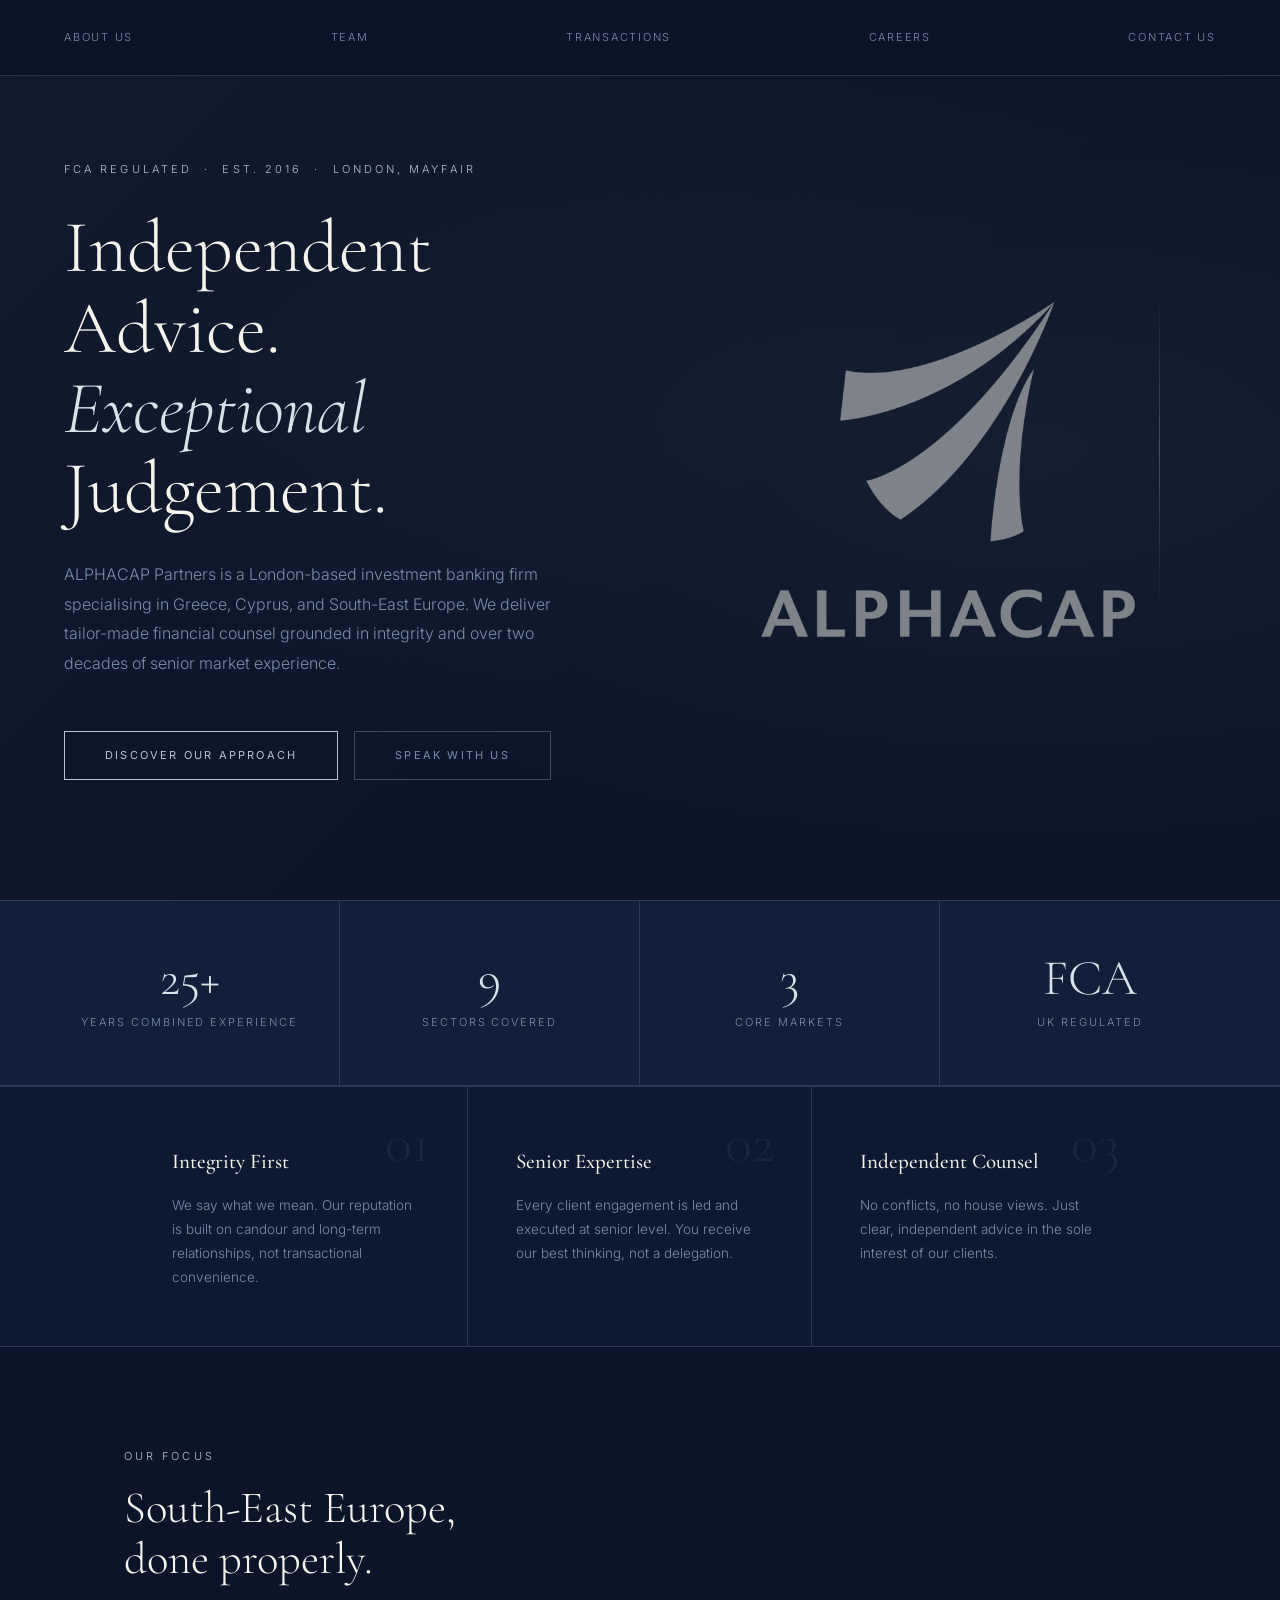
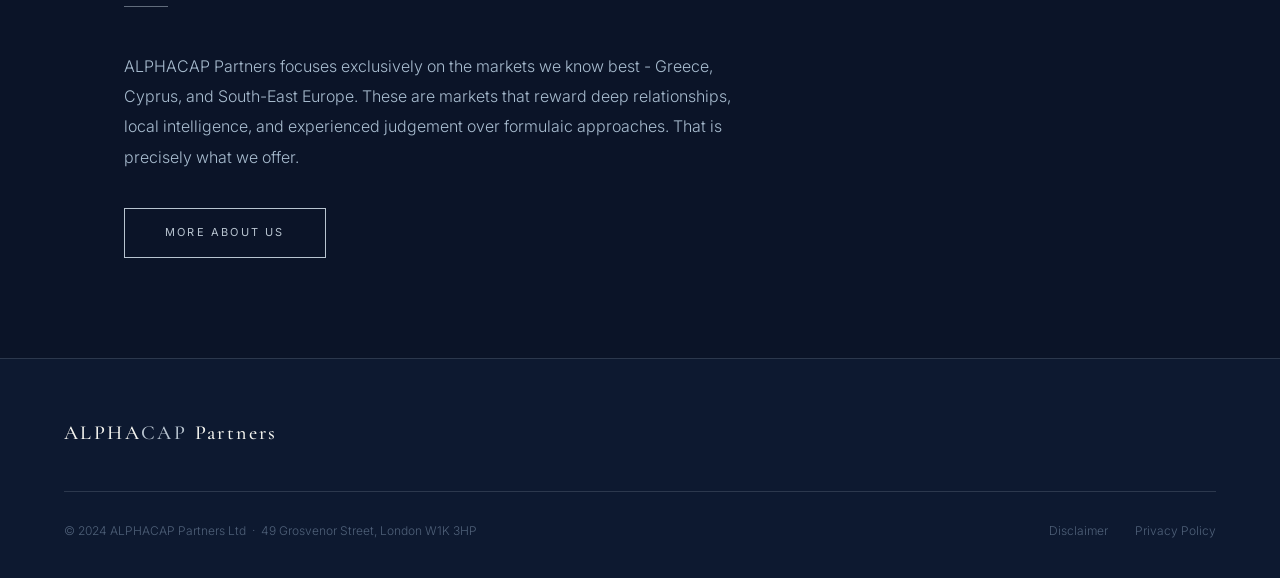
==== index.html @ 8e834248 "Initial concept build - ALPHACAP Partners website" ====
<!DOCTYPE html>
<html lang="en">
<head>
  <meta charset="UTF-8" />
  <meta name="viewport" content="width=device-width, initial-scale=1.0" />
  <title>ALPHACAP Partners - Investment Banking</title>
  <link rel="stylesheet" href="style.css?v=4" />
  <style>
    nav ul { display:flex; flex-wrap:nowrap; gap:28px; list-style:none; }
    nav ul li { white-space:nowrap; }
    nav ul a { white-space:nowrap; font-size:11px; letter-spacing:0.12em; text-transform:uppercase; }
    .hero-logo-wrap { display:flex; align-items:center; justify-content:center; flex:1; }
    .hero-logo-img { display:block; margin:0 auto; max-width:480px; width:100%; }
    .nav-logo-img { height:38px; width:auto; display:block; filter:invert(1) brightness(2); mix-blend-mode:screen; }
  </style>
</head>
<body>

  <nav>
    <a href="index.html" class="nav-logo"><img src="alphacaplogo.png" alt="ALPHACAP Partners" class="nav-logo-img" /></a>
    <ul>
      <li><a href="about.html">About Us</a></li>
      <li><a href="team.html">Team</a></li>
      <li><a href="transactions.html">ALPHACAP Transactions</a></li><li><a href="past-transactions.html">Past Team Transactions</a></li>
      <li><a href="careers.html">Careers</a></li>
      <li><a href="contact.html">Contact Us</a></li>
    </ul>
  </nav>

  <div class="hero">
    <div class="hero-layout">
      <div class="hero-inner">
        <p class="label">FCA Regulated &nbsp;&middot;&nbsp; Est. 2016 &nbsp;&middot;&nbsp; London, Mayfair</p>
        <h1>Independent Advice.<br><em>Exceptional</em><br>Judgement.</h1>
        <p class="body">
          ALPHACAP Partners is a London-based investment banking firm specialising in Greece,
          Cyprus, and South-East Europe. We deliver tailor-made financial counsel grounded in
          integrity and over two decades of senior market experience.
        </p>
        <a href="about.html" class="btn">Discover Our Approach</a>
        &nbsp;&nbsp;
        <a href="contact.html" class="btn btn-outline">Speak with Us</a>
      </div>
      <div class="hero-logo-wrap">
        <img src="alphacaplogo.png" alt="ALPHACAP Partners" class="hero-logo-img" />
      </div>
    </div>
    <div class="hero-rule"></div>
  </div>

  <div class="stats">
    <div class="stat">
      <div class="stat-num">25+</div>
      <div class="stat-label">Years Combined Experience</div>
    </div>
    <div class="stat">
      <div class="stat-num">9</div>
      <div class="stat-label">Sectors Covered</div>
    </div>
    <div class="stat">
      <div class="stat-num">3</div>
      <div class="stat-label">Core Markets</div>
    </div>
    <div class="stat">
      <div class="stat-num">FCA</div>
      <div class="stat-label">UK Regulated</div>
    </div>
  </div>

  <div class="intro-strip">
    <div class="container">
      <div class="intro-strip-inner">
        <div class="intro-strip-cell">
          <span class="intro-num">01</span>
          <h3>Integrity First</h3>
          <p>We say what we mean. Our reputation is built on candour and long-term relationships, not transactional convenience.</p>
        </div>
        <div class="intro-strip-cell">
          <span class="intro-num">02</span>
          <h3>Senior Expertise</h3>
          <p>Every client engagement is led and executed at senior level. You receive our best thinking, not a delegation.</p>
        </div>
        <div class="intro-strip-cell">
          <span class="intro-num">03</span>
          <h3>Independent Counsel</h3>
          <p>No conflicts, no house views. Just clear, independent advice in the sole interest of our clients.</p>
        </div>
      </div>
    </div>
  </div>

  <div class="section">
    <div class="container">
      <p class="section-label">Our Focus</p>
      <h2 class="section-heading">South-East Europe,<br>done properly.</h2>
      <div class="divider"></div>
      <p style="max-width:640px; color: var(--body); margin-bottom: 36px; font-size:16px; line-height:1.9;">
        ALPHACAP Partners focuses exclusively on the markets we know best - Greece, Cyprus, and
        South-East Europe. These are markets that reward deep relationships, local intelligence, and
        experienced judgement over formulaic approaches. That is precisely what we offer.
      </p>
      <a href="about.html" class="btn">More About Us</a>
    </div>
  </div>

  <footer>
    <div class="footer-top">
      <a href="index.html" class="footer-logo">ALPHA<span>CAP</span> Partners</a>
      <nav class="footer-nav">
        <a href="about.html">About Us</a>
        <a href="team.html">Team</a>
        <a href="transactions.html">Transactions</a>
        <a href="careers.html">Careers</a>
        <a href="contact.html">Contact Us</a>
      </nav>
    </div>
    <div class="footer-bottom">
      <span>&copy; 2024 ALPHACAP Partners Ltd &nbsp;&middot;&nbsp; 49 Grosvenor Street, London W1K 3HP</span>
      <div>
        <a href="#">Disclaimer</a>
        <a href="#">Privacy Policy</a>
      </div>
    </div>
  </footer>

</body>
</html>
---- style.css ----
@import url('https://fonts.googleapis.com/css2?family=Cormorant+Garamond:ital,wght@0,300;0,400;0,500;0,600;1,300;1,400&family=Inter:wght@300;400;500&display=swap');

*, *::before, *::after { box-sizing: border-box; margin: 0; padding: 0; }

:root {
  --navy:    #0b1428;
  --navy2:   #111f3a;
  --navy3:   #0d1930;
  --silver:  #b8c4d0;
  --silver2: #d8e2ea;
  --white:   #f5f5f0;
  --muted:   #7a8fa8;
  --body:    #a8bccf;
  --line:    rgba(184,196,208,0.18);
  --line2:   rgba(184,196,208,0.10);
}

html { scroll-behavior: smooth; }

body {
  background: var(--navy);
  color: var(--body);
  font-family: 'Inter', sans-serif;
  font-weight: 300;
  font-size: 15px;
  line-height: 1.8;
}

/* ── NAV ── */
nav {
  position: fixed;
  top: 0; left: 0; right: 0;
  z-index: 100;
  display: flex;
  align-items: center;
  justify-content: space-between;
  padding: 0 64px;
  height: 76px;
  background: rgba(11,20,40,0.97);
  border-bottom: 1px solid var(--line);
  backdrop-filter: blur(10px);
}

.nav-logo {
  font-family: 'Cormorant Garamond', serif;
  font-size: 21px;
  font-weight: 500;
  letter-spacing: 0.14em;
  color: var(--white);
  text-decoration: none;
}

.nav-logo span { color: var(--silver); }

nav ul {
  list-style: none;
  display: flex;
  gap: 28px;
  flex-wrap: nowrap;
  align-items: center;
}

nav ul li {
  white-space: nowrap;
}

nav ul a {
  text-decoration: none;
  color: var(--muted);
  font-size: 11px;
  letter-spacing: 0.12em;
  text-transform: uppercase;
  font-weight: 400;
  transition: color 0.2s;
  white-space: nowrap;
}

nav ul a:hover { color: var(--white); }

nav ul a.active {
  color: var(--silver2);
  border-bottom: 1px solid var(--silver);
  padding-bottom: 2px;
}

/* ── PAGE HERO ── */
.page-hero {
  padding: 148px 64px 88px;
  background: var(--navy);
  border-bottom: 1px solid var(--line);
  position: relative;
  overflow: hidden;
}

.page-hero::before {
  content: '';
  position: absolute;
  inset: 0;
  background: radial-gradient(ellipse at 75% 60%, rgba(184,196,208,0.05) 0%, transparent 65%);
}

.page-hero .label {
  font-size: 11px;
  letter-spacing: 0.28em;
  text-transform: uppercase;
  color: var(--silver);
  margin-bottom: 20px;
  position: relative;
}

.page-hero h1 {
  font-family: 'Cormorant Garamond', serif;
  font-size: clamp(40px, 5.5vw, 68px);
  font-weight: 300;
  color: var(--white);
  line-height: 1.1;
  max-width: 720px;
  position: relative;
}

.page-hero p {
  margin-top: 24px;
  max-width: 580px;
  color: var(--muted);
  font-size: 16px;
  line-height: 1.85;
  position: relative;
}

/* ── HOME HERO ── */
.hero {
  min-height: 100vh;
  display: flex;
  align-items: center;
  padding: 120px 64px 80px;
  background: var(--navy);
  position: relative;
  overflow: hidden;
}

.hero::before {
  content: '';
  position: absolute;
  inset: 0;
  background:
    linear-gradient(135deg, rgba(184,196,208,0.04) 0%, transparent 60%),
    radial-gradient(ellipse at 80% 50%, rgba(184,196,208,0.06) 0%, transparent 65%);
}

.hero-layout {
  position: relative;
  z-index: 1;
  display: flex;
  align-items: center;
  justify-content: space-between;
  gap: 80px;
  width: 100%;
}

.hero-inner { flex: 1; max-width: 620px; }

.hero-logo-wrap {
  flex-shrink: 0;
  display: flex;
  align-items: center;
  justify-content: center;
}

.hero-logo-img {
  max-width: 480px;
  width: 100%;
  opacity: 0.92;
  display: block;
  margin: 0 auto;
}

.hero .label {
  font-size: 11px;
  letter-spacing: 0.28em;
  text-transform: uppercase;
  color: var(--silver);
  margin-bottom: 28px;
}

.hero h1 {
  font-family: 'Cormorant Garamond', serif;
  font-size: clamp(46px, 5.8vw, 76px);
  font-weight: 300;
  color: var(--white);
  line-height: 1.08;
  margin-bottom: 32px;
}

.hero h1 em {
  font-style: italic;
  color: var(--silver2);
}

.hero .body {
  font-size: 16px;
  color: var(--muted);
  max-width: 520px;
  margin-bottom: 52px;
  line-height: 1.85;
}

.hero-rule {
  position: absolute;
  right: 120px;
  top: 50%;
  transform: translateY(-50%);
  width: 1px;
  height: 320px;
  background: linear-gradient(to bottom, transparent, var(--silver), transparent);
  opacity: 0.3;
  z-index: 1;
}

/* ── BUTTONS ── */
.btn {
  display: inline-block;
  padding: 14px 40px;
  border: 1px solid var(--silver);
  color: var(--silver);
  font-size: 11px;
  letter-spacing: 0.2em;
  text-transform: uppercase;
  text-decoration: none;
  font-weight: 400;
  transition: background 0.22s, color 0.22s;
}

.btn:hover {
  background: var(--silver);
  color: var(--navy);
}

.btn-outline {
  border-color: rgba(184,196,208,0.3);
  color: var(--muted);
}

.btn-outline:hover {
  background: rgba(184,196,208,0.1);
  color: var(--silver2);
}

/* ── STATS BAR ── */
.stats {
  background: var(--navy2);
  border-top: 1px solid var(--line);
  border-bottom: 1px solid var(--line);
  display: flex;
  justify-content: center;
}

.stat {
  flex: 1;
  max-width: 300px;
  padding: 52px 40px;
  text-align: center;
  border-right: 1px solid var(--line);
}

.stat:last-child { border-right: none; }

.stat-num {
  font-family: 'Cormorant Garamond', serif;
  font-size: 50px;
  font-weight: 300;
  color: var(--silver2);
  line-height: 1;
}

.stat-label {
  font-size: 11px;
  letter-spacing: 0.18em;
  text-transform: uppercase;
  color: var(--muted);
  margin-top: 10px;
}

/* ── SHARED LAYOUT ── */
.container {
  max-width: 1160px;
  margin: 0 auto;
  padding: 0 64px;
}

.section { padding: 100px 0; }

.section-label {
  font-size: 11px;
  letter-spacing: 0.28em;
  text-transform: uppercase;
  color: var(--silver);
  margin-bottom: 16px;
}

.section-heading {
  font-family: 'Cormorant Garamond', serif;
  font-size: clamp(30px, 3.5vw, 48px);
  font-weight: 300;
  color: var(--white);
  line-height: 1.15;
  margin-bottom: 20px;
}

.divider {
  width: 44px;
  height: 1px;
  background: var(--silver);
  margin-bottom: 44px;
  opacity: 0.5;
}

/* ── HOME INTRO STRIP ── */
.intro-strip {
  background: var(--navy3);
  border-top: 1px solid var(--line);
  border-bottom: 1px solid var(--line);
}

.intro-strip-inner {
  display: grid;
  grid-template-columns: 1fr 1fr 1fr;
}

.intro-strip-cell {
  padding: 56px 48px;
  border-right: 1px solid var(--line);
  position: relative;
}

.intro-strip-cell:last-child { border-right: none; }

.intro-num {
  font-family: 'Cormorant Garamond', serif;
  font-size: 56px;
  font-weight: 300;
  color: rgba(184,196,208,0.08);
  position: absolute;
  top: 28px;
  right: 36px;
  line-height: 1;
}

.intro-strip-cell h3 {
  font-family: 'Cormorant Garamond', serif;
  font-size: 21px;
  font-weight: 500;
  color: var(--white);
  margin-bottom: 12px;
}

.intro-strip-cell p { font-size: 13.5px; color: var(--muted); }

/* ── ABOUT ── */
.about-grid {
  display: grid;
  grid-template-columns: 1.1fr 0.9fr;
  gap: 88px;
  align-items: start;
}

.about-grid .lead {
  font-family: 'Cormorant Garamond', serif;
  font-size: 22px;
  font-weight: 300;
  color: var(--white);
  line-height: 1.65;
  margin-bottom: 28px;
}

.about-grid p { color: var(--body); margin-bottom: 18px; }

.pillars { display: flex; flex-direction: column; gap: 32px; }

.pillar {
  border-left: 2px solid var(--silver);
  padding: 4px 0 4px 24px;
  opacity: 0.9;
}

.pillar h4 {
  font-family: 'Cormorant Garamond', serif;
  font-size: 20px;
  font-weight: 500;
  color: var(--white);
  margin-bottom: 6px;
}

.pillar p { font-size: 13.5px; color: var(--muted); }

/* ── SECTORS GRID ── */
.sectors-section {
  background: var(--navy2);
  border-top: 1px solid var(--line);
  border-bottom: 1px solid var(--line);
}

.sectors-grid {
  display: grid;
  grid-template-columns: repeat(3, 1fr);
  gap: 1px;
  background: var(--line);
  border: 1px solid var(--line);
  margin-top: 48px;
}

.sector-tile {
  background: var(--navy2);
  padding: 32px 30px;
  transition: background 0.2s;
  cursor: default;
}

.sector-tile:hover { background: var(--navy3); }

.sector-bar {
  width: 24px;
  height: 1px;
  background: var(--silver);
  margin-bottom: 18px;
  opacity: 0.6;
}

.sector-tile h3 {
  font-family: 'Cormorant Garamond', serif;
  font-size: 19px;
  font-weight: 500;
  color: var(--white);
  margin-bottom: 8px;
}

.sector-tile p { font-size: 13px; color: var(--muted); }

/* ── TEAM ── */
.team-grid {
  display: grid;
  grid-template-columns: repeat(auto-fill, minmax(340px, 1fr));
  gap: 1px;
  background: var(--line);
  border: 1px solid var(--line);
  margin-top: 48px;
}

.team-card {
  background: var(--navy2);
  padding: 44px 40px;
  transition: background 0.2s;
}

.team-card:hover { background: var(--navy3); }

.team-initials {
  width: 50px;
  height: 50px;
  border: 1px solid var(--silver);
  color: var(--silver);
  font-family: 'Cormorant Garamond', serif;
  font-size: 17px;
  font-weight: 400;
  display: flex;
  align-items: center;
  justify-content: center;
  letter-spacing: 0.05em;
  margin-bottom: 24px;
  opacity: 0.7;
}

.team-name {
  font-family: 'Cormorant Garamond', serif;
  font-size: 22px;
  font-weight: 500;
  color: var(--white);
  margin-bottom: 4px;
}

.team-title {
  font-size: 11px;
  letter-spacing: 0.18em;
  text-transform: uppercase;
  color: var(--silver);
  margin-bottom: 20px;
  opacity: 0.8;
}

.team-bio { font-size: 13.5px; color: var(--body); line-height: 1.8; }

.team-email {
  display: inline-block;
  margin-top: 20px;
  font-size: 12.5px;
  color: var(--muted);
  text-decoration: none;
  border-bottom: 1px solid var(--line);
  padding-bottom: 2px;
  transition: color 0.2s, border-color 0.2s;
}

.team-email:hover { color: var(--silver2); border-color: var(--silver); }

/* ── TRANSACTIONS ── */
.transactions-note {
  background: var(--navy2);
  border: 1px solid var(--line);
  border-left: 2px solid var(--silver);
  padding: 28px 32px;
  margin-bottom: 52px;
  font-size: 14px;
  color: var(--muted);
  line-height: 1.8;
  max-width: 740px;
}

.transactions-note a { color: var(--silver); text-decoration: none; }

.transactions-grid {
  display: grid;
  grid-template-columns: repeat(2, 1fr);
  gap: 1px;
  background: var(--line);
  border: 1px solid var(--line);
}

.tx-card {
  background: var(--navy2);
  padding: 42px 40px;
  transition: background 0.2s;
}

.tx-card:hover { background: var(--navy3); }

.tx-tag {
  font-size: 10.5px;
  letter-spacing: 0.2em;
  text-transform: uppercase;
  color: var(--silver);
  margin-bottom: 14px;
  opacity: 0.8;
}

.tx-title {
  font-family: 'Cormorant Garamond', serif;
  font-size: 23px;
  font-weight: 500;
  color: var(--white);
  margin-bottom: 12px;
}

.tx-desc { font-size: 13.5px; color: var(--body); line-height: 1.8; }

/* ── CAREERS ── */
.careers-intro { max-width: 680px; margin-bottom: 64px; }
.careers-intro p { color: var(--body); margin-bottom: 18px; }

.values-grid {
  display: grid;
  grid-template-columns: repeat(2, 1fr);
  gap: 1px;
  background: var(--line);
  border: 1px solid var(--line);
  margin-bottom: 72px;
}

.value-card {
  background: var(--navy2);
  padding: 40px 38px;
  transition: background 0.2s;
}

.value-card:hover { background: var(--navy3); }

.value-card h3 {
  font-family: 'Cormorant Garamond', serif;
  font-size: 21px;
  font-weight: 500;
  color: var(--white);
  margin-bottom: 12px;
}

.value-card p { font-size: 13.5px; color: var(--muted); }

.careers-apply {
  background: var(--navy2);
  border: 1px solid var(--line);
  padding: 52px;
  max-width: 640px;
}

.careers-apply h3 {
  font-family: 'Cormorant Garamond', serif;
  font-size: 30px;
  font-weight: 300;
  color: var(--white);
  margin-bottom: 16px;
}

.careers-apply p { color: var(--muted); margin-bottom: 28px; }

/* ── CONTACT ── */
.contact-grid {
  display: grid;
  grid-template-columns: 1fr 1.2fr;
  gap: 88px;
  margin-top: 48px;
}

.contact-block { margin-bottom: 40px; }

.contact-block h4 {
  font-size: 11px;
  letter-spacing: 0.2em;
  text-transform: uppercase;
  color: var(--silver);
  margin-bottom: 12px;
  opacity: 0.8;
}

.contact-block p,
.contact-block a {
  color: var(--body);
  font-size: 15px;
  line-height: 1.85;
  text-decoration: none;
}

.contact-block a:hover { color: var(--silver2); }

.contact-form-wrap {
  background: var(--navy2);
  border: 1px solid var(--line);
  padding: 44px;
}

.form-label {
  font-size: 11px;
  letter-spacing: 0.14em;
  text-transform: uppercase;
  color: var(--muted);
  display: block;
  margin-bottom: 8px;
}

.form-input,
.form-textarea {
  width: 100%;
  padding: 12px 16px;
  background: var(--navy3);
  border: 1px solid var(--line);
  color: var(--white);
  font-family: 'Inter', sans-serif;
  font-size: 14px;
  font-weight: 300;
  outline: none;
  transition: border-color 0.2s;
}

.form-input:focus,
.form-textarea:focus { border-color: var(--silver); }

.form-textarea { resize: vertical; }

.form-row {
  display: grid;
  grid-template-columns: 1fr 1fr;
  gap: 16px;
}

.form-group { margin-bottom: 18px; }

.fca-note {
  margin-top: 48px;
  padding: 22px 26px;
  border: 1px solid var(--line);
  border-left: 2px solid var(--silver);
  font-size: 12.5px;
  color: var(--muted);
  line-height: 1.8;
}

.fca-note strong { color: var(--silver2); font-weight: 400; }

/* ── FOOTER ── */
footer {
  background: var(--navy3);
  border-top: 1px solid var(--line);
  padding: 56px 64px 36px;
}

.footer-top {
  display: flex;
  justify-content: space-between;
  align-items: flex-start;
  padding-bottom: 40px;
  border-bottom: 1px solid var(--line);
  margin-bottom: 28px;
}

.footer-logo {
  font-family: 'Cormorant Garamond', serif;
  font-size: 20px;
  font-weight: 500;
  color: var(--white);
  letter-spacing: 0.12em;
  text-decoration: none;
}

.footer-logo span { color: var(--silver); }

.footer-nav {
  display: flex;
  gap: 36px;
}

.footer-nav a {
  color: var(--muted);
  font-size: 11px;
  letter-spacing: 0.16em;
  text-transform: uppercase;
  text-decoration: none;
  transition: color 0.2s;
}

.footer-nav a:hover { color: var(--silver2); }

.footer-bottom {
  display: flex;
  justify-content: space-between;
  align-items: center;
  font-size: 12px;
  color: var(--muted);
  opacity: 0.6;
}

.footer-bottom a {
  color: var(--muted);
  text-decoration: none;
  margin-left: 24px;
  transition: color 0.2s;
}

.footer-bottom a:hover { color: var(--silver2); }

/* ── RESPONSIVE ── */
@media (max-width: 900px) {
  nav { padding: 0 24px; }
  nav ul { gap: 18px; }
  nav ul a { font-size: 10px; }
  .hero, .page-hero { padding-left: 24px; padding-right: 24px; }
  .container { padding: 0 24px; }
  .about-grid, .contact-grid { grid-template-columns: 1fr; gap: 48px; }
  .sectors-grid { grid-template-columns: repeat(2, 1fr); }
  .transactions-grid, .values-grid { grid-template-columns: 1fr; }
  .intro-strip-inner { grid-template-columns: 1fr; }
  .stats { flex-wrap: wrap; }
  .stat { min-width: 50%; }
  .form-row { grid-template-columns: 1fr; }
  footer { padding: 40px 24px 28px; }
  .footer-top { flex-direction: column; gap: 28px; }
  .footer-nav { flex-wrap: wrap; gap: 16px; }
  .footer-bottom { flex-direction: column; gap: 10px; text-align: center; }
  .hero-rule { display: none; }
}
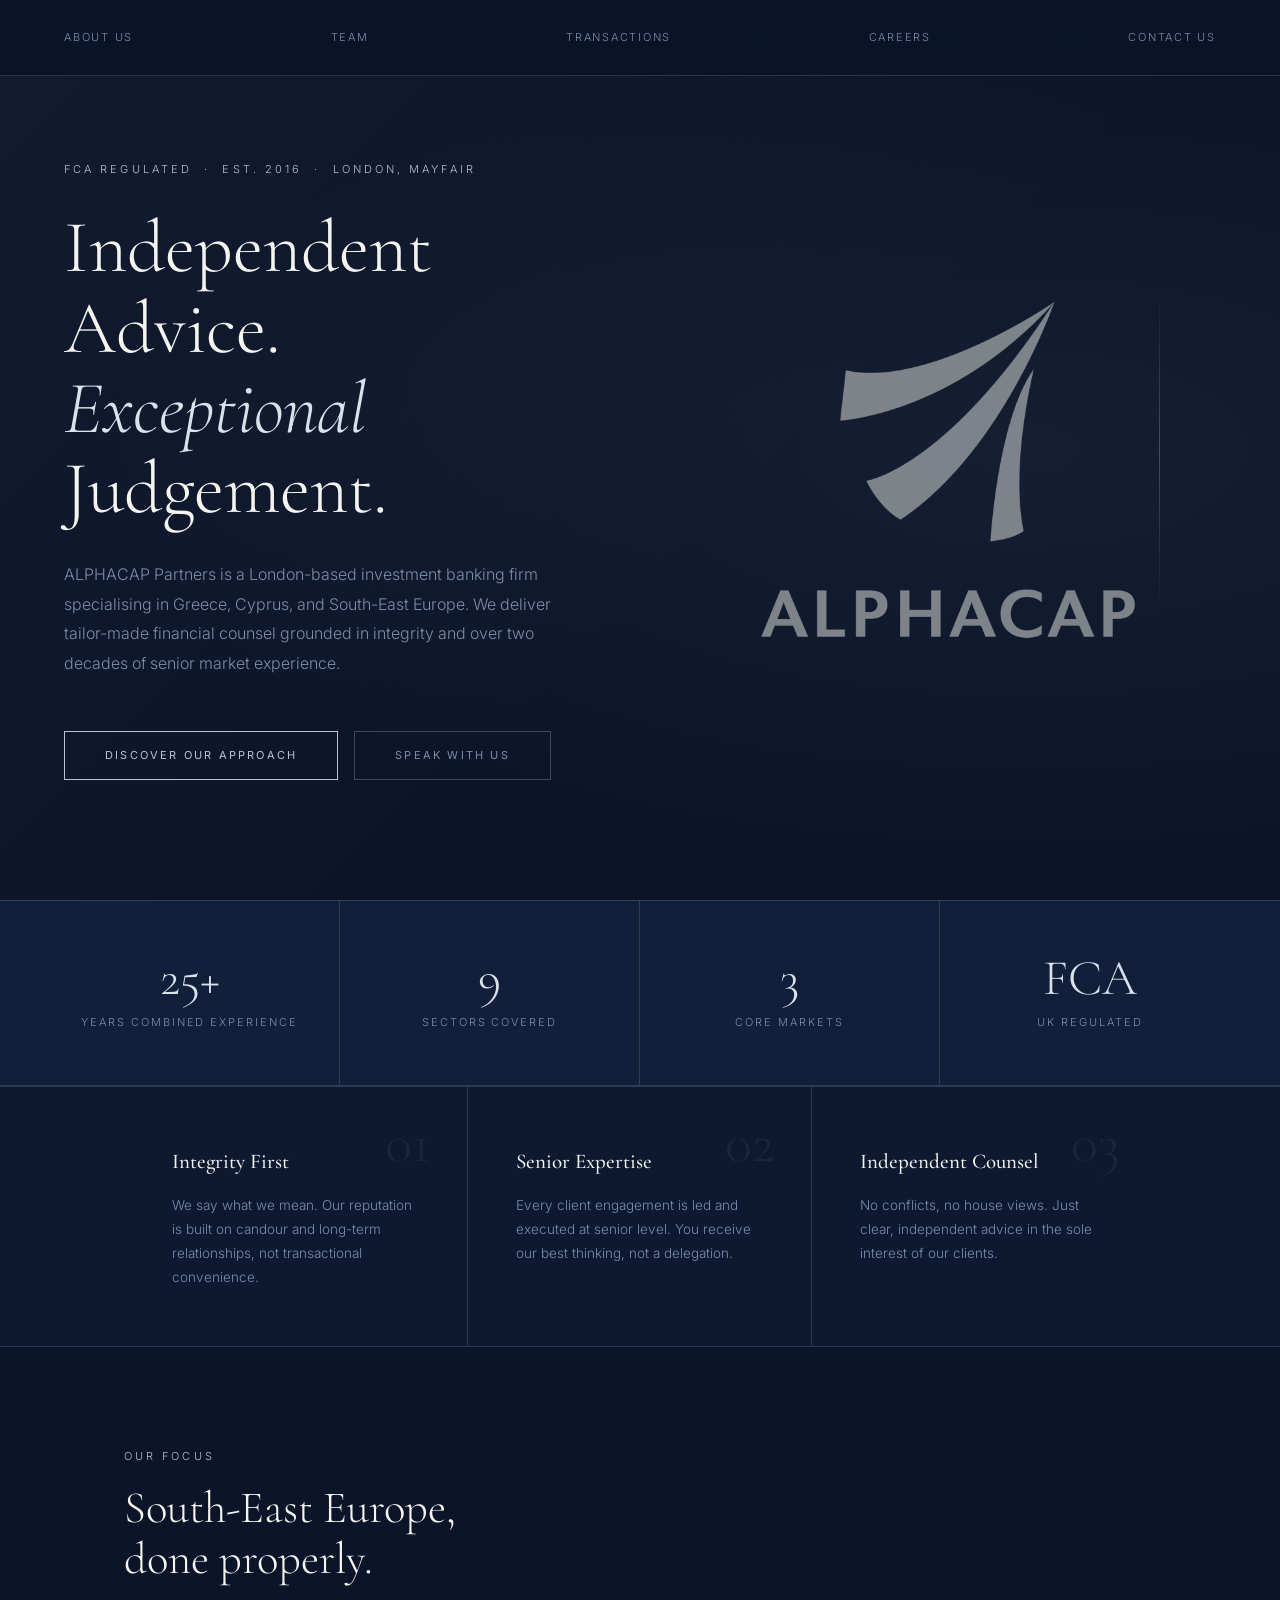
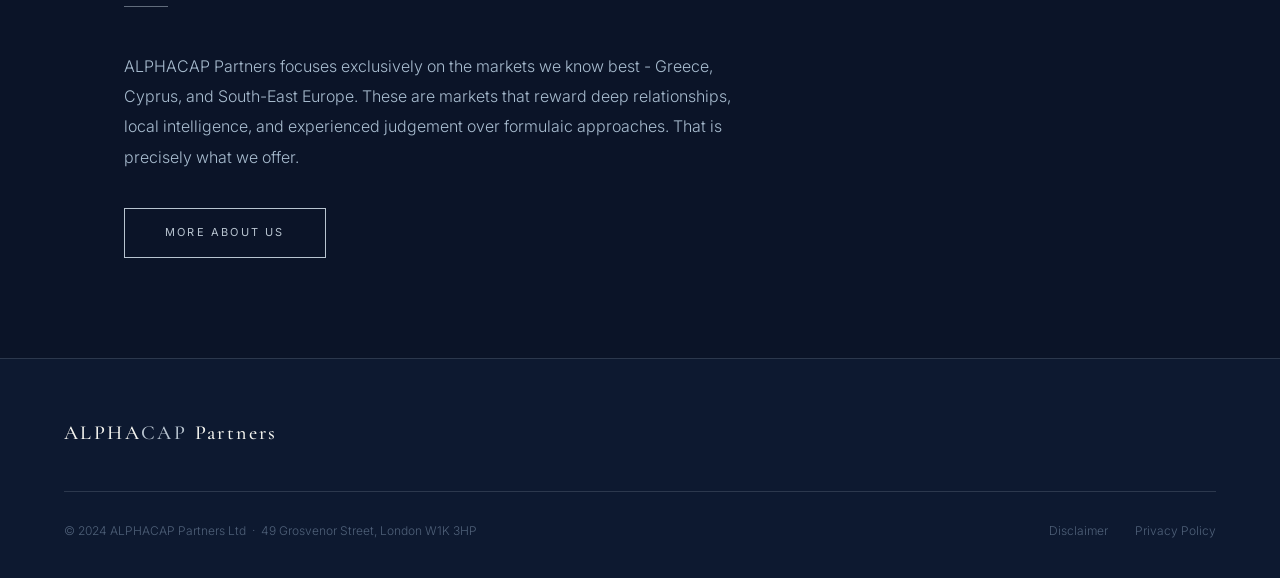
==== commit facb173e: "Fix nav: shorter transaction labels with visual separator" ====
--- a/index.html
+++ b/index.html
@@ -21,7 +21,7 @@
     <ul>
       <li><a href="about.html">About Us</a></li>
       <li><a href="team.html">Team</a></li>
-      <li><a href="transactions.html">ALPHACAP Transactions</a></li><li><a href="past-transactions.html">Past Team Transactions</a></li>
+      <li><a href="transactions.html">Transactions</a></li><li><a href="past-transactions.html" class="nav-sep">Past Transactions</a></li>
       <li><a href="careers.html">Careers</a></li>
       <li><a href="contact.html">Contact Us</a></li>
     </ul>
--- a/style.css
+++ b/style.css
@@ -76,6 +76,12 @@
 }
 
 nav ul a:hover { color: var(--white); }
+
+a.nav-sep {
+  border-left: 1px solid var(--line);
+  padding-left: 28px;
+  margin-left: -14px;
+}
 
 nav ul a.active {
   color: var(--silver2);
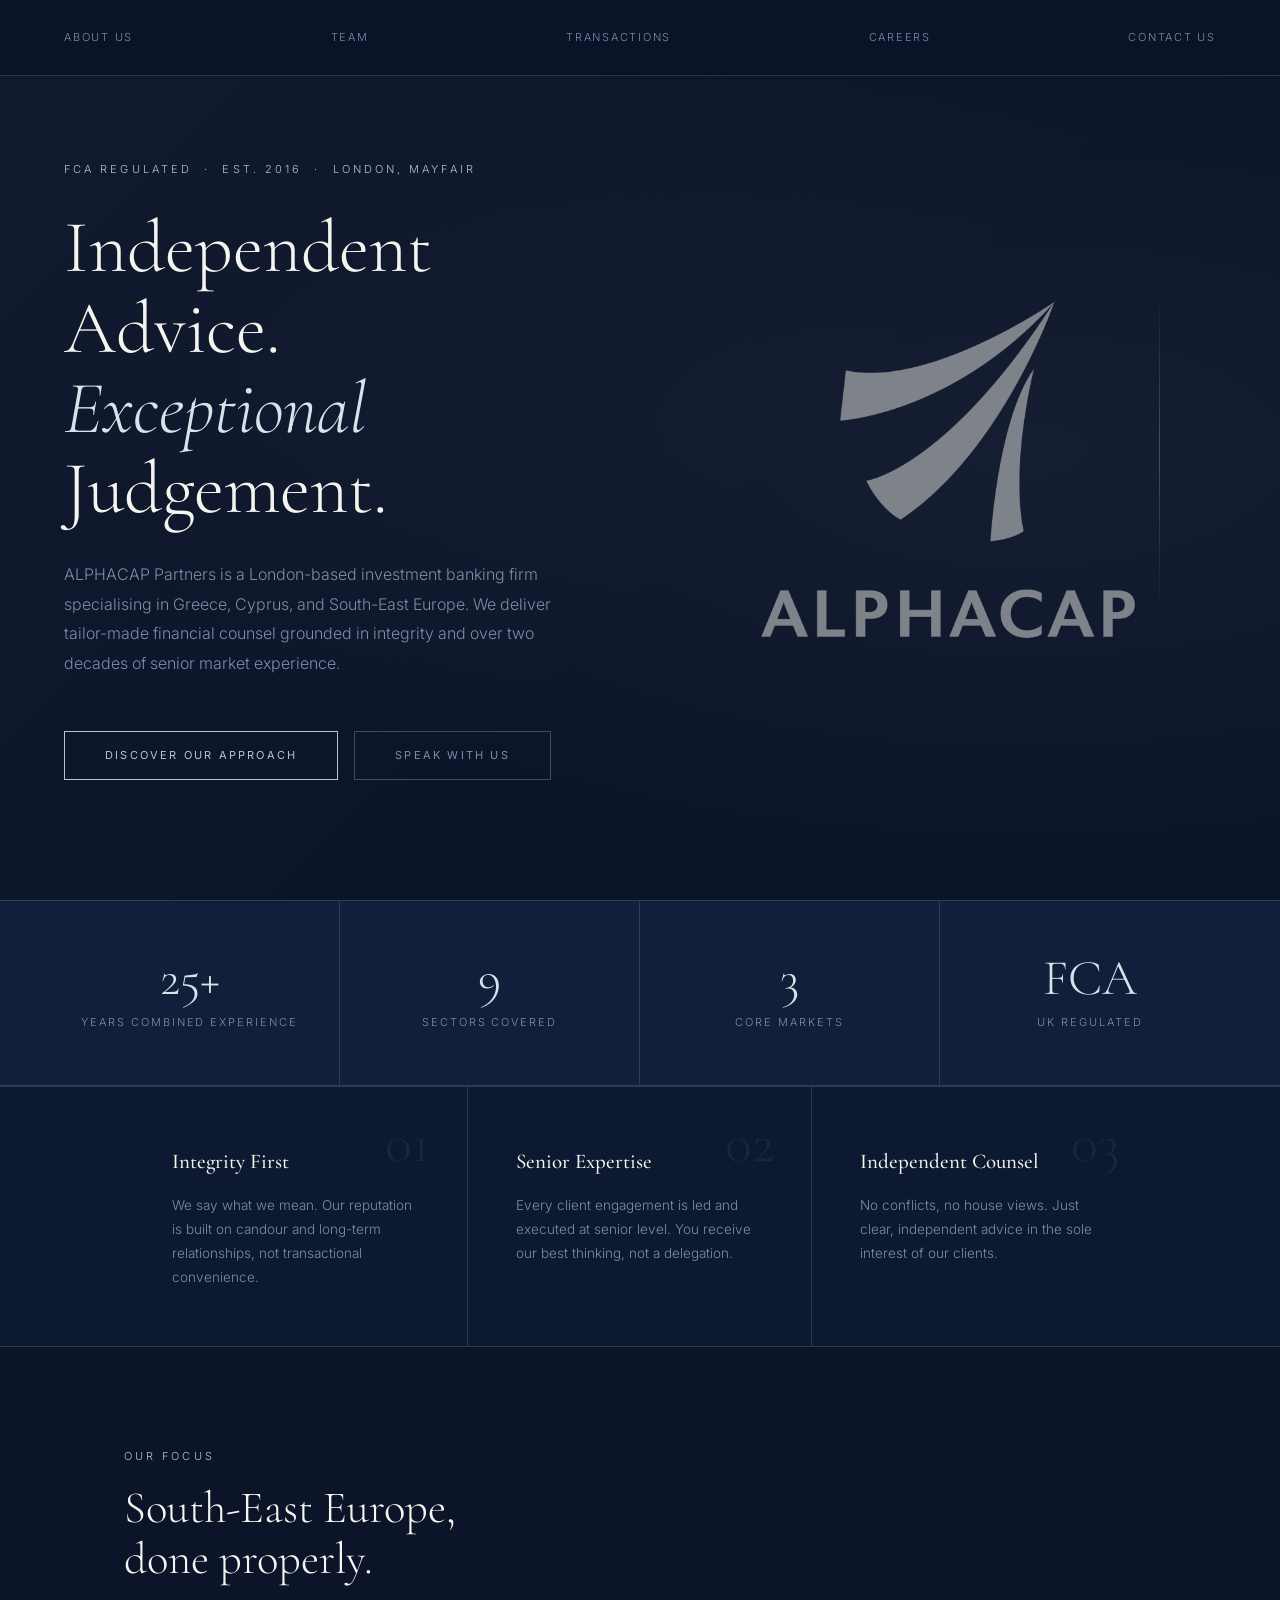
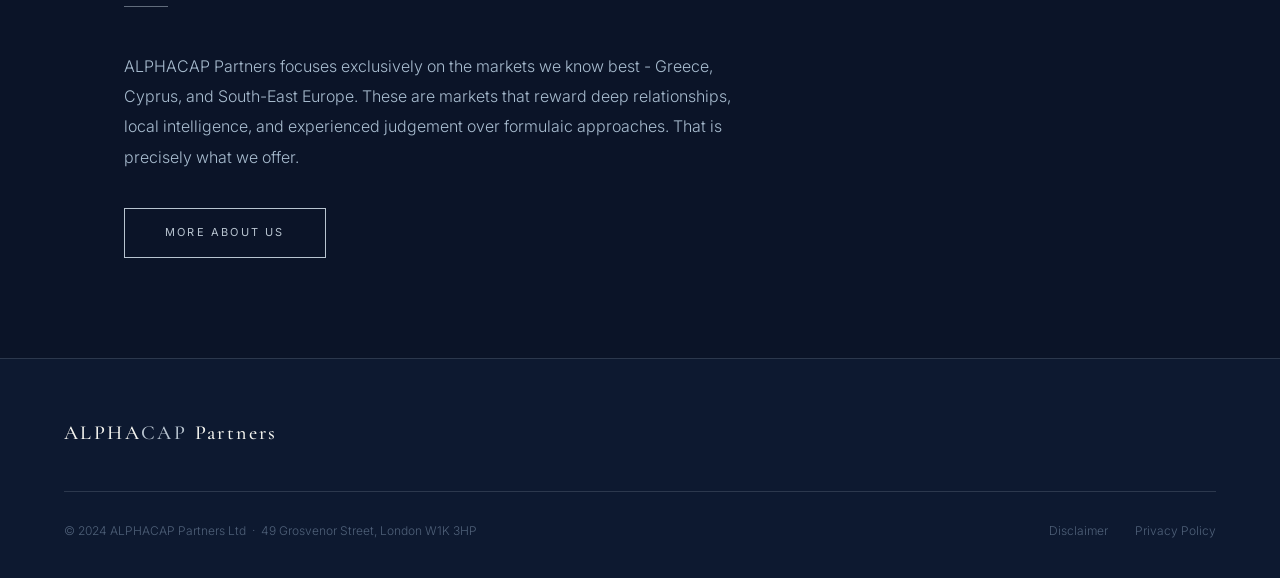
==== commit ca5aa455: "Restore Transactions dropdown with JS toggle" ====
--- a/index.html
+++ b/index.html
@@ -21,7 +21,7 @@
     <ul>
       <li><a href="about.html">About Us</a></li>
       <li><a href="team.html">Team</a></li>
-      <li><a href="transactions.html">Transactions</a></li><li><a href="past-transactions.html" class="nav-sep">Past Transactions</a></li>
+      <li class="has-dropdown"><a href="transactions.html">Transactions</a><div class="dropdown"><a href="transactions.html">ALPHACAP Transactions</a><a href="past-transactions.html">Past Team Transactions</a></div></li>
       <li><a href="careers.html">Careers</a></li>
       <li><a href="contact.html">Contact Us</a></li>
     </ul>
@@ -123,5 +123,17 @@
     </div>
   </footer>
 
+<script>
+(function(){
+  var item = document.querySelector(".has-dropdown");
+  if(!item) return;
+  item.addEventListener("mouseenter", function(){ item.classList.add("open"); });
+  item.addEventListener("mouseleave", function(){ item.classList.remove("open"); });
+  item.querySelector("a").addEventListener("click", function(e){
+    if(!item.classList.contains("open")){ e.preventDefault(); item.classList.add("open"); }
+  });
+  document.addEventListener("click", function(e){ if(!item.contains(e.target)) item.classList.remove("open"); });
+})();
+</script>
 </body>
 </html>
--- a/style.css
+++ b/style.css
@@ -77,10 +77,41 @@
 
 nav ul a:hover { color: var(--white); }
 
-a.nav-sep {
-  border-left: 1px solid var(--line);
-  padding-left: 28px;
-  margin-left: -14px;
+/* ── Dropdown ── */
+.has-dropdown { position: relative; }
+
+.has-dropdown .dropdown {
+  display: none;
+  position: absolute;
+  top: calc(100% + 18px);
+  left: 50%;
+  transform: translateX(-50%);
+  background: rgba(11,20,40,0.99);
+  border: 1px solid var(--line);
+  border-top: 2px solid var(--silver);
+  min-width: 220px;
+  z-index: 9999;
+  padding: 8px 0;
+  box-shadow: 0 8px 24px rgba(0,0,0,0.4);
+}
+
+.has-dropdown.open .dropdown { display: block; }
+
+.has-dropdown .dropdown a {
+  display: block;
+  padding: 13px 22px;
+  font-size: 10.5px;
+  letter-spacing: 0.14em;
+  color: var(--muted);
+  text-transform: uppercase;
+  text-decoration: none;
+  white-space: nowrap;
+  transition: color 0.2s, background 0.2s;
+}
+
+.has-dropdown .dropdown a:hover {
+  color: var(--white);
+  background: rgba(184,196,208,0.06);
 }
 
 nav ul a.active {
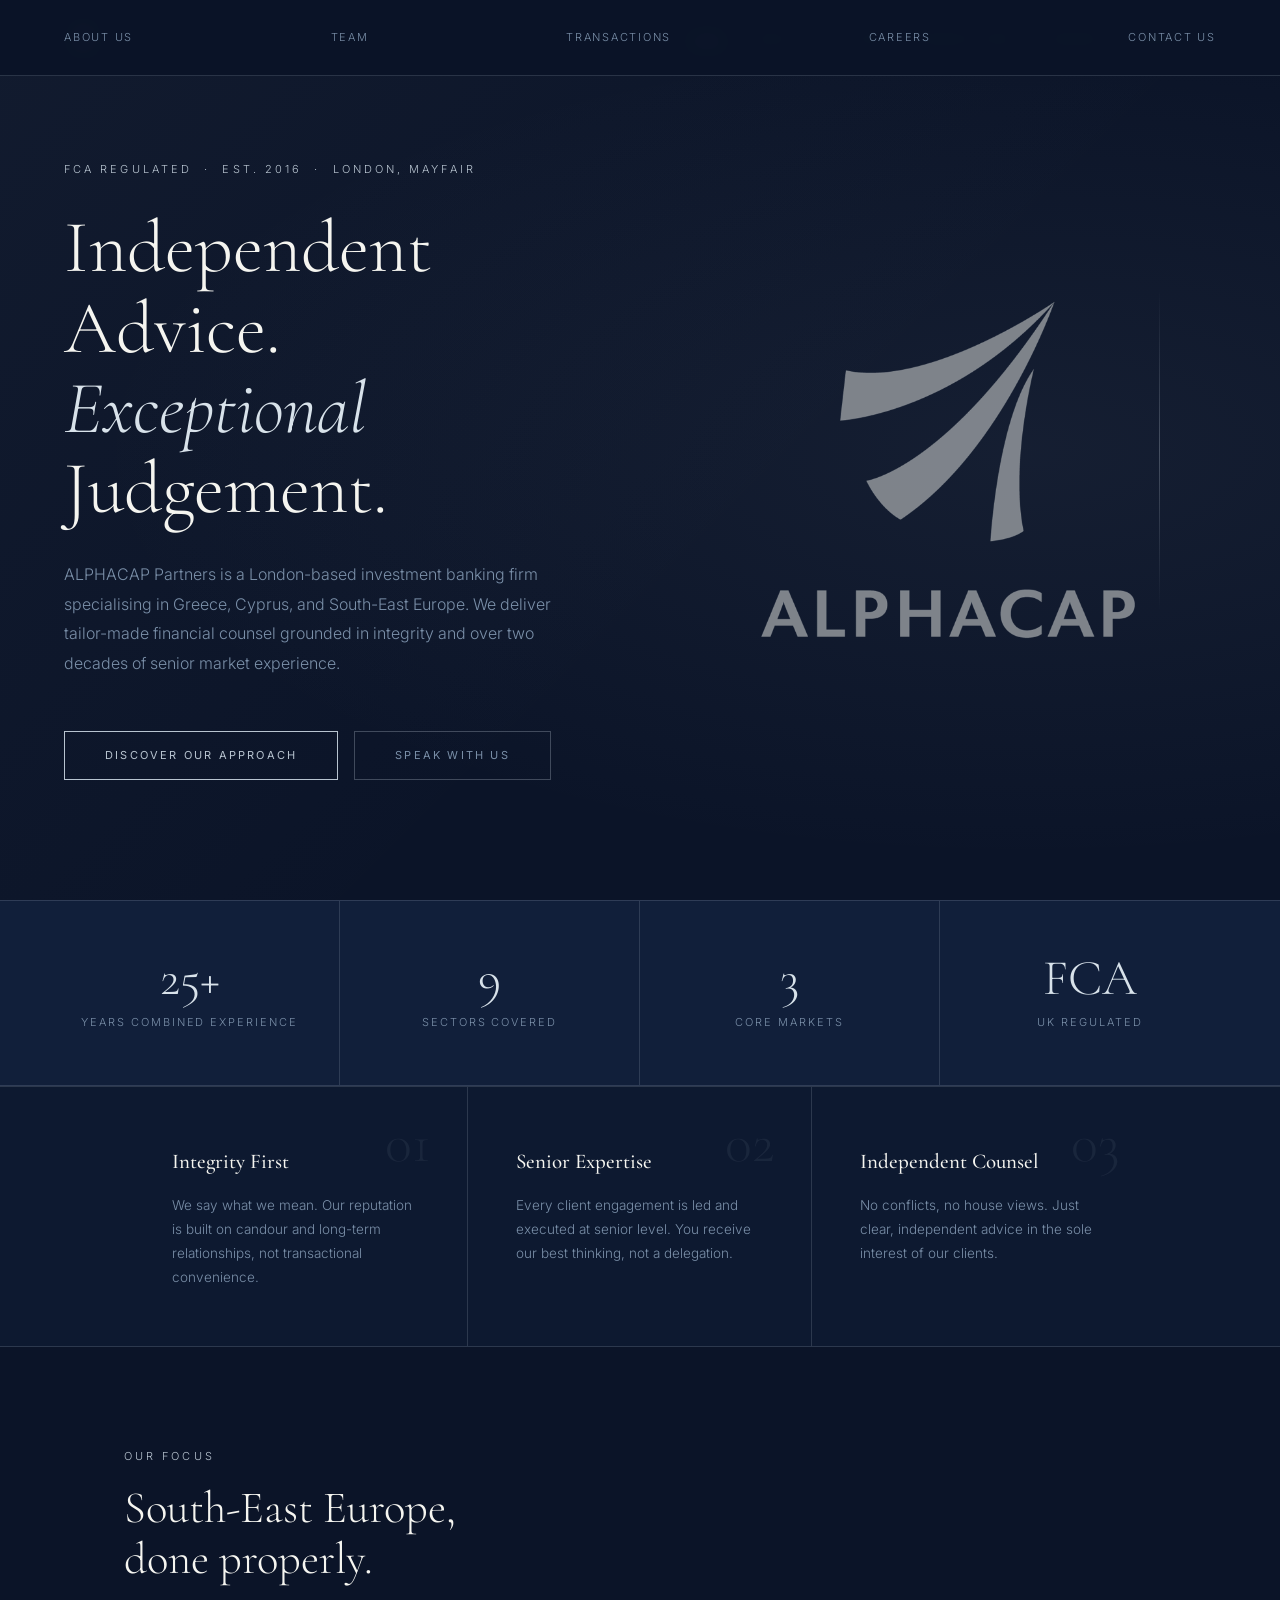
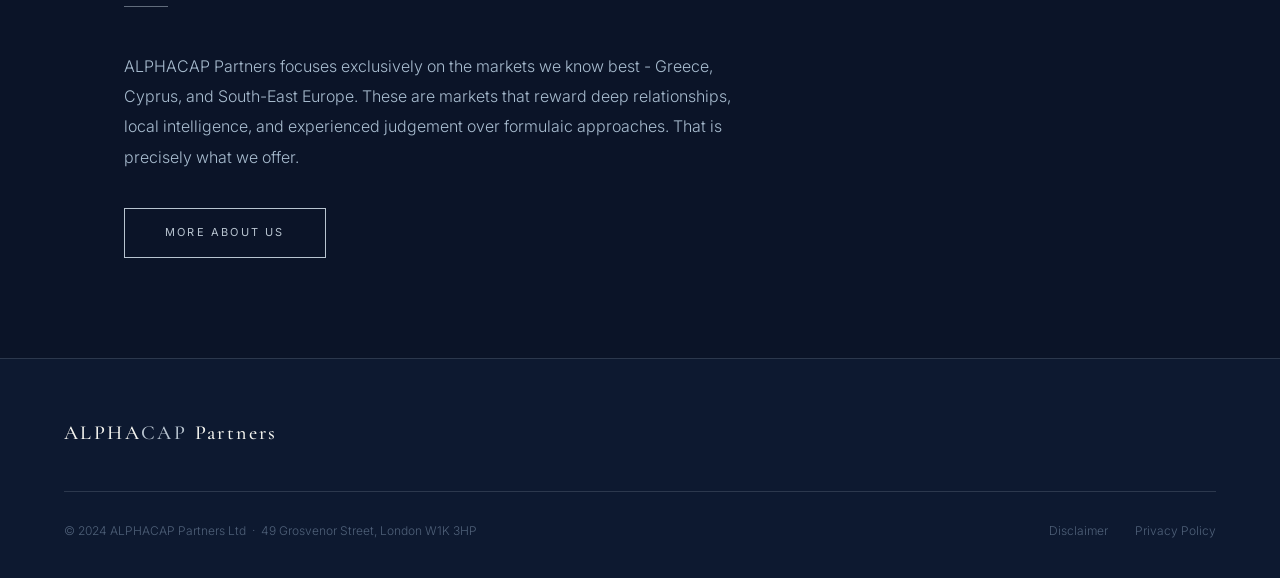
==== commit 659e6855: "Add Home link to nav bar" ====
--- a/index.html
+++ b/index.html
@@ -19,7 +19,7 @@
   <nav>
     <a href="index.html" class="nav-logo"><img src="alphacaplogo.png" alt="ALPHACAP Partners" class="nav-logo-img" /></a>
     <ul>
-      <li><a href="about.html">About Us</a></li>
+      <li><a href="index.html" class="active">Home</a></li><li><a href="about.html">About Us</a></li>
       <li><a href="team.html">Team</a></li>
       <li class="has-dropdown"><a href="transactions.html">Transactions</a><div class="dropdown"><a href="transactions.html">ALPHACAP Transactions</a><a href="past-transactions.html">Past Team Transactions</a></div></li>
       <li><a href="careers.html">Careers</a></li>
--- a/style.css
+++ b/style.css
@@ -95,7 +95,8 @@
   box-shadow: 0 8px 24px rgba(0,0,0,0.4);
 }
 
-.has-dropdown.open .dropdown { display: block; }
+.has-dropdown.open .dropdown,
+.has-dropdown:hover .dropdown { display: block; }
 
 .has-dropdown .dropdown a {
   display: block;
